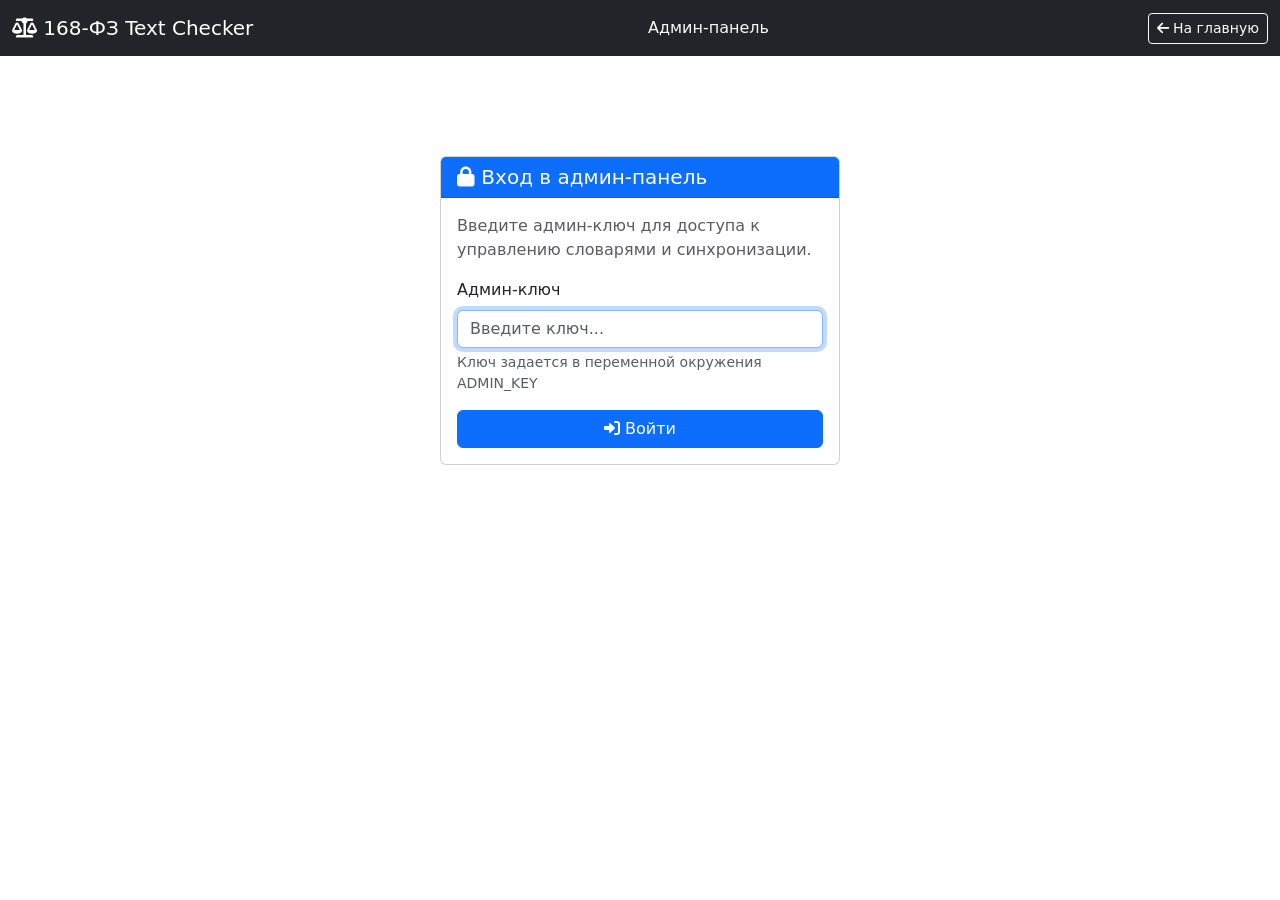
==== app/web/templates/admin.html @ f9661156 "feat(admin): разделение вебморды на публичную и админ-часть с аутентификацией - Добавлен админ-ключ " ====
<!DOCTYPE html>
<html lang="ru">
<head>
    <meta charset="UTF-8">
    <meta name="viewport" content="width=device-width, initial-scale=1.0">
    <title>168-ФЗ Text Checker - Админ-панель</title>
    <link rel="icon" type="image/svg+xml" href="/static/favicon.svg">
    <link href="https://cdn.jsdelivr.net/npm/bootstrap@5.3.0/dist/css/bootstrap.min.css" rel="stylesheet">
    <link href="https://cdnjs.cloudflare.com/ajax/libs/font-awesome/6.0.0/css/all.min.css" rel="stylesheet">
    <link href="/static/css/style.css" rel="stylesheet">
    <style>
        .login-container {
            max-width: 400px;
            margin: 100px auto;
        }
        .admin-content {
            display: none;
        }
        .admin-content.authenticated {
            display: block;
        }
    </style>
</head>
<body>
    <nav class="navbar navbar-dark bg-dark">
        <div class="container-fluid">
            <a class="navbar-brand" href="/">
                <i class="fas fa-balance-scale"></i> 168-ФЗ Text Checker
            </a>
            <span class="navbar-text text-light">
                Админ-панель
            </span>
            <a href="/" class="btn btn-outline-light btn-sm">
                <i class="fas fa-arrow-left"></i> На главную
            </a>
        </div>
    </nav>

    <!-- Форма авторизации -->
    <div id="loginForm" class="login-container">
        <div class="card">
            <div class="card-header bg-primary text-white">
                <h5 class="mb-0"><i class="fas fa-lock"></i> Вход в админ-панель</h5>
            </div>
            <div class="card-body">
                <p class="text-muted">Введите админ-ключ для доступа к управлению словарями и синхронизации.</p>
                <form id="authForm">
                    <div class="mb-3">
                        <label for="adminKeyInput" class="form-label">Админ-ключ</label>
                        <input type="password" class="form-control" id="adminKeyInput"
                               placeholder="Введите ключ..." required autofocus>
                        <div class="form-text">Ключ задается в переменной окружения ADMIN_KEY</div>
                    </div>
                    <button type="submit" class="btn btn-primary w-100">
                        <i class="fas fa-sign-in-alt"></i> Войти
                    </button>
                    <div id="authError" class="alert alert-danger mt-3 d-none"></div>
                </form>
            </div>
        </div>
    </div>

    <!-- Основной контент админ-панели (скрыт до авторизации) -->
    <div id="adminContent" class="admin-content container-fluid mt-4">
        <div class="row">
            <!-- Основной контент -->
            <div class="col-lg-8">
                <!-- Карточка синхронизации -->
                <div class="card mb-4">
                    <div class="card-header bg-warning text-dark d-flex justify-content-between align-items-center">
                        <h5 class="mb-0"><i class="fas fa-sync"></i> Синхронизация словарей</h5>
                        <button class="btn btn-sm btn-outline-secondary" onclick="logout()">
                            <i class="fas fa-sign-out-alt"></i> Выйти
                        </button>
                    </div>
                    <div class="card-body">
                        <div class="alert alert-info">
                            <i class="fas fa-info-circle"></i>
                            <strong>Автоматическая синхронизация:</strong> Приложение автоматически проверяет и загружает обновления официальных словарей при запуске.
                            Здесь вы можете запустить синхронизацию вручную.
                        </div>
                        <div class="d-grid gap-2 d-md-flex">
                            <button class="btn btn-warning" onclick="syncAll()">
                                <i class="fas fa-download"></i> Синхронизировать все словари
                            </button>
                            <button class="btn btn-outline-warning" onclick="loadSyncStatus()">
                                <i class="fas fa-info-circle"></i> Обновить статус
                            </button>
                        </div>
                        <hr>
                        <div id="syncStatus"></div>
                    </div>
                </div>

                <!-- Карточка загрузки словаря -->
                <div class="card mb-4">
                    <div class="card-header bg-secondary text-white">
                        <h5 class="mb-0"><i class="fas fa-upload"></i> Загрузить пользовательский словарь</h5>
                    </div>
                    <div class="card-body">
                        <form id="uploadDictForm">
                            <div class="mb-3">
                                <label class="form-label">Файл словаря (JSON, CSV, TXT)</label>
                                <input type="file" class="form-control" id="dictFile" accept=".json,.csv,.txt">
                                <div class="form-text">
                                    Поддерживаемые форматы:<br>
                                    - <strong>JSON</strong>: {"words": ["слово1", "слово2"], "categories": ["категория"]}<br>
                                    - <strong>CSV</strong>: слово,категория (без заголовка)<br>
                                    - <strong>TXT</strong>: одно слово на строку
                                </div>
                            </div>
                            <div class="mb-3">
                                <label class="form-label">Имя словаря (опционально)</label>
                                <input type="text" class="form-control" id="dictName" placeholder="Например: мои_слова">
                                <div class="form-text">Если не указано, будет сгенерировано автоматически</div>
                            </div>
                            <button type="button" class="btn btn-secondary" onclick="uploadDictionary()">
                                <i class="fas fa-upload"></i> Загрузить словарь
                            </button>
                        </form>
                    </div>
                </div>

                <!-- Карточка управления словарями -->
                <div class="card mb-4">
                    <div class="card-header bg-primary text-white">
                        <h5 class="mb-0"><i class="fas fa-book"></i> Загруженные словари</h5>
                    </div>
                    <div class="card-body">
                        <div id="userDictionariesList">
                            <div class="text-center">
                                <div class="spinner-border text-primary" role="status">
                                    <span class="visually-hidden">Загрузка...</span>
                                </div>
                            </div>
                        </div>
                    </div>
                </div>
            </div>

            <!-- Боковая панель -->
            <div class="col-lg-4">
                <!-- Карточка источников -->
                <div class="card mb-4">
                    <div class="card-header bg-info text-white">
                        <h5 class="mb-0"><i class="fas fa-database"></i> Доступные источники</h5>
                    </div>
                    <div class="card-body">
                        <div id="sourcesList">
                            <div class="text-center">
                                <div class="spinner-border text-primary" role="status">
                                    <span class="visually-hidden">Загрузка...</span>
                                </div>
                            </div>
                        </div>
                    </div>
                </div>

                <!-- Карточка статуса всех словарей -->
                <div class="card mb-4">
                    <div class="card-header bg-success text-white">
                        <h5 class="mb-0"><i class="fas fa-info-circle"></i> Статус всех словарей</h5>
                    </div>
                    <div class="card-body">
                        <div id="allDictionariesStatus">
                            <div class="text-center">
                                <div class="spinner-border text-primary" role="status">
                                    <span class="visually-hidden">Загрузка...</span>
                                </div>
                            </div>
                        </div>
                    </div>
                </div>

                <!-- Информация об админ-доступе -->
                <div class="card mb-4">
                    <div class="card-header bg-dark text-white">
                        <h5 class="mb-0"><i class="fas fa-shield-alt"></i> Статус авторизации</h5>
                    </div>
                    <div class="card-body">
                        <p class="small">
                            <i class="fas fa-check-circle text-success"></i> Вы авторизованы как администратор
                        </p>
                        <button class="btn btn-sm btn-outline-secondary" onclick="logout()">
                            <i class="fas fa-sign-out-alt"></i> Выйти
                        </button>
                    </div>
                </div>
            </div>
        </div>
    </div>

    <script src="https://cdn.jsdelivr.net/npm/bootstrap@5.3.0/dist/js/bootstrap.bundle.min.js"></script>
    <script src="/static/js/admin.js"></script>
</body>
</html>
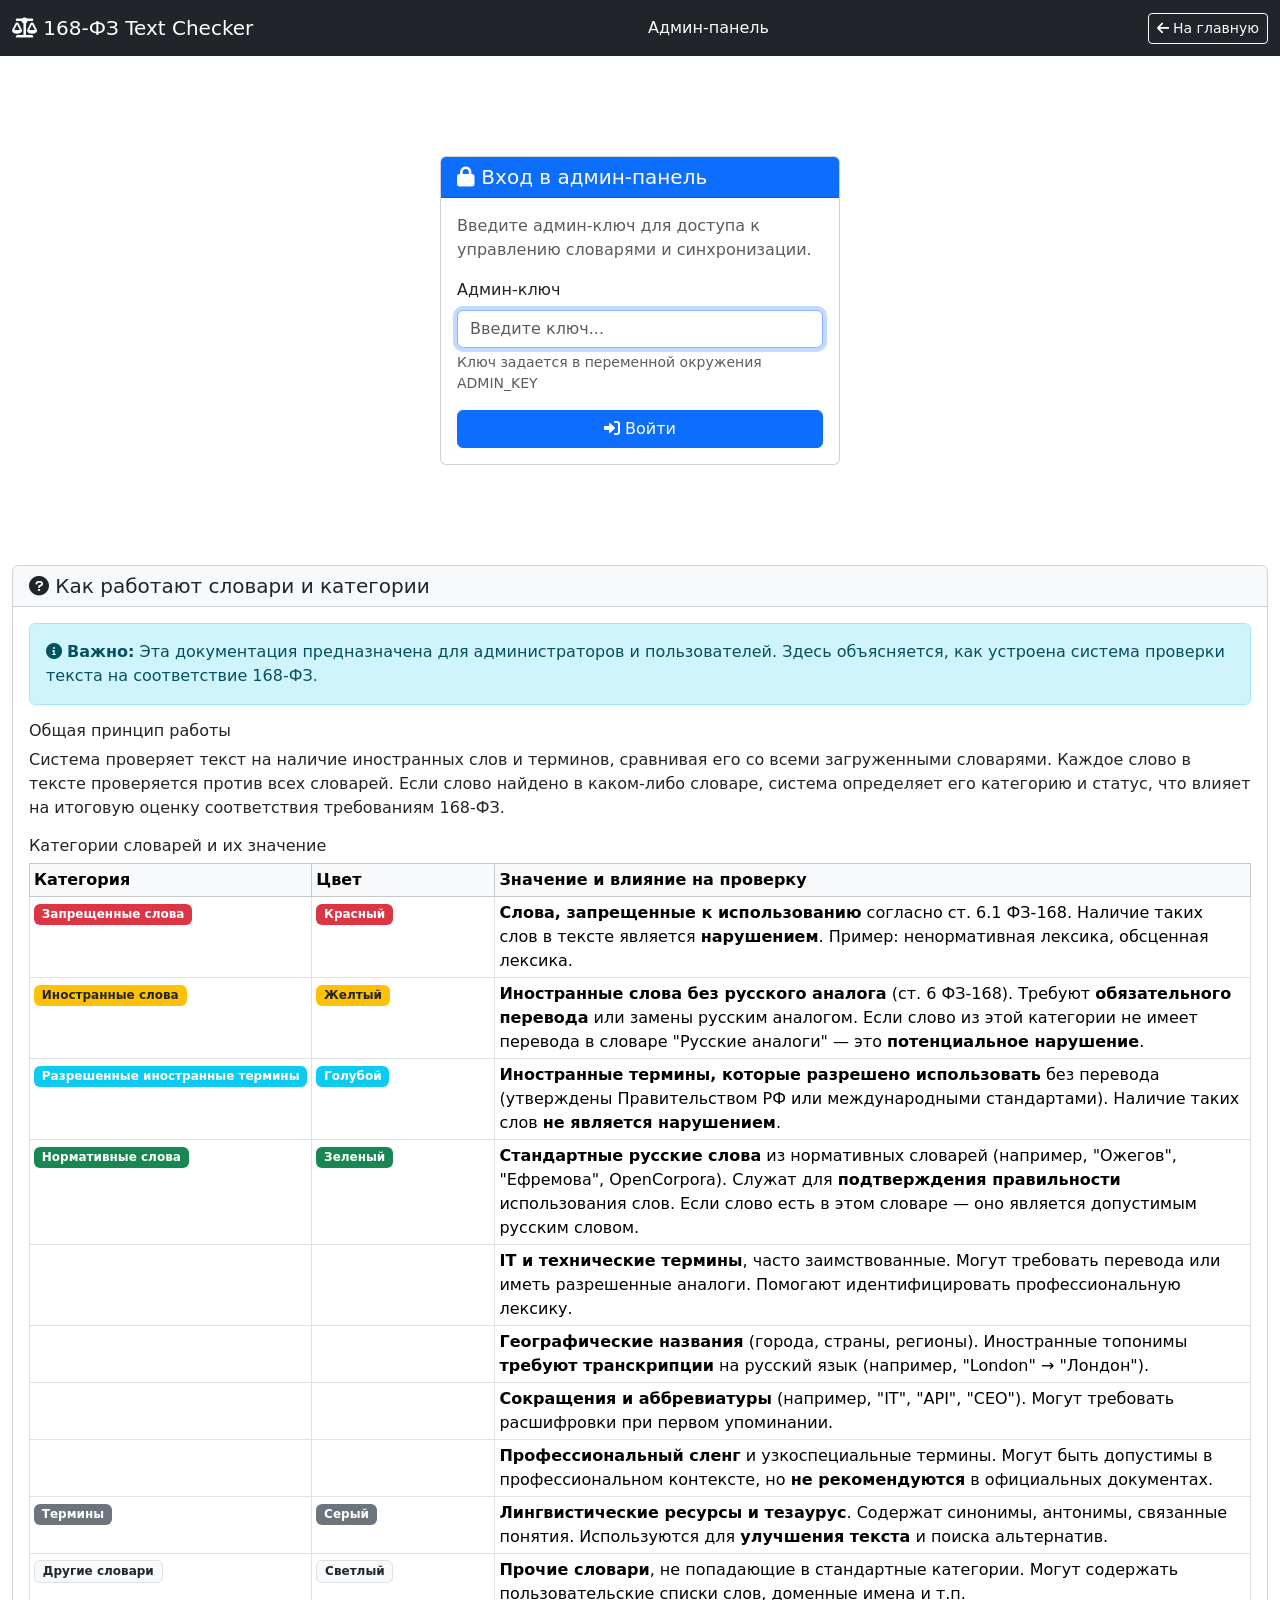
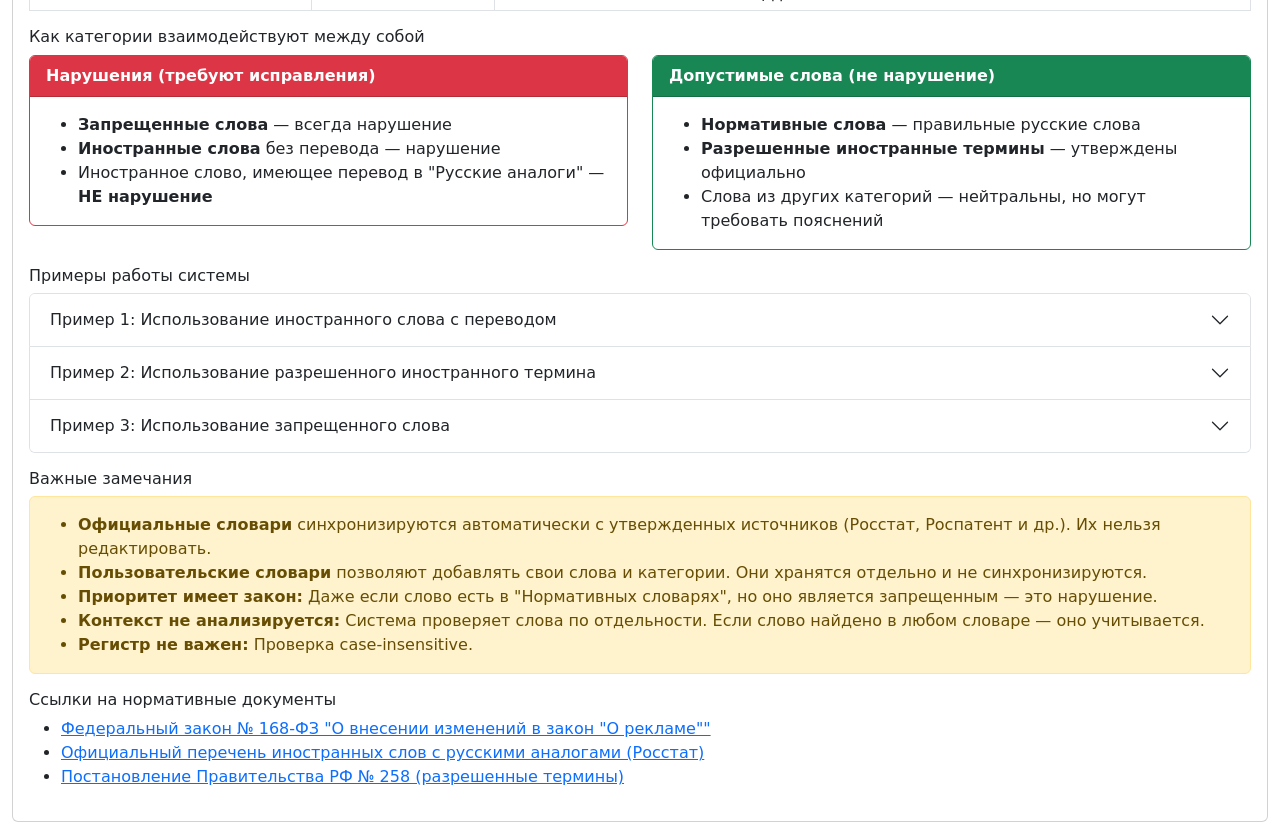
==== commit f34f0076: "Добавлена документация по категориям словарей в админ-панель - Добавлена полноширинная секция "Как р" ====
--- a/app/web/templates/admin.html
+++ b/app/web/templates/admin.html
@@ -98,24 +98,55 @@
                         <h5 class="mb-0"><i class="fas fa-upload"></i> Загрузить пользовательский словарь</h5>
                     </div>
                     <div class="card-body">
+                        <div class="alert alert-warning">
+                            <i class="fas fa-exclamation-triangle"></i>
+                            <strong>Важно:</strong> Пользовательские словари хранятся отдельно от официальных и не синхронизируются.
+                        </div>
+                        
+                        <div class="d-flex gap-2 mb-3">
+                            <button class="btn btn-outline-primary" onclick="downloadTemplate()">
+                                <i class="fas fa-download"></i> Скачать шаблон XLSX
+                            </button>
+                        </div>
+                        
                         <form id="uploadDictForm">
                             <div class="mb-3">
-                                <label class="form-label">Файл словаря (JSON, CSV, TXT)</label>
-                                <input type="file" class="form-control" id="dictFile" accept=".json,.csv,.txt">
+                                <label class="form-label">Файл словаря (XLSX)</label>
+                                <input type="file" class="form-control" id="dictFile" accept=".xlsx">
                                 <div class="form-text">
-                                    Поддерживаемые форматы:<br>
-                                    - <strong>JSON</strong>: {"words": ["слово1", "слово2"], "categories": ["категория"]}<br>
-                                    - <strong>CSV</strong>: слово,категория (без заголовка)<br>
-                                    - <strong>TXT</strong>: одно слово на строку
+                                    Поддерживается только формат XLSX. Используйте шаблон для правильной структуры.
                                 </div>
                             </div>
                             <div class="mb-3">
                                 <label class="form-label">Имя словаря (опционально)</label>
                                 <input type="text" class="form-control" id="dictName" placeholder="Например: мои_слова">
-                                <div class="form-text">Если не указано, будет сгенерировано автоматически</div>
+                                <div class="form-text">Если не указано, будет использовано имя файла</div>
+                            </div>
+                            <div class="mb-3">
+                                <label class="form-label">Категория (опционально)</label>
+                                <select class="form-select" id="dictCategory">
+                                    <option value="">-- Выберите категорию --</option>
+                                    <option value="Запрещенные слова">Запрещенные слова</option>
+                                    <option value="Иностранные слова">Иностранные слова</option>
+                                    <option value="Разрешенные иностранные термины">Разрешенные иностранные термины</option>
+                                    <option value="Нормативные слова">Нормативные слова</option>
+                                    <option value="Термины">Термины</option>
+                                    <option value="Аббревиатуры">Аббревиатуры</option>
+                                    <option value="Топонимы">Топонимы</option>
+                                    <option value="Профессионализмы и жаргон">Профессионализмы и жаргон</option>
+                                    <option value="Другие словари">Другие словари</option>
+                                </select>
+                            </div>
+                            <div class="mb-3">
+                                <label class="form-label">Описание (опционально)</label>
+                                <textarea class="form-control" id="dictDescription" rows="2" placeholder="Краткое описание словаря"></textarea>
+                            </div>
+                            <div class="mb-3 form-check">
+                                <input type="checkbox" class="form-check-input" id="dictOverwrite">
+                                <label class="form-check-label" for="dictOverwrite">Перезаписать существующий словарь с таким именем</label>
                             </div>
                             <button type="button" class="btn btn-secondary" onclick="uploadDictionary()">
-                                <i class="fas fa-upload"></i> Загрузить словарь
+                                <i class="fas fa-upload"></i> Импортировать словарь
                             </button>
                         </form>
                     </div>
@@ -123,8 +154,13 @@
 
                 <!-- Карточка управления словарями -->
                 <div class="card mb-4">
-                    <div class="card-header bg-primary text-white">
+                    <div class="card-header bg-primary text-white d-flex justify-content-between align-items-center">
                         <h5 class="mb-0"><i class="fas fa-book"></i> Загруженные словари</h5>
+                        <div>
+                            <select class="form-select form-select-sm" id="categoryFilter" style="width: auto; display: inline-block;">
+                                <option value="">Все категории</option>
+                            </select>
+                        </div>
                     </div>
                     <div class="card-body">
                         <div id="userDictionariesList">
@@ -190,6 +226,247 @@
         </div>
     </div>
 
+    <!-- Документация по категориям словарей (полноширинная секция) -->
+    <div class="container-fluid mt-4">
+        <div class="row">
+            <div class="col-12">
+                <div class="card">
+                    <div class="card-header bg-light text-dark">
+                        <h5 class="mb-0"><i class="fas fa-question-circle"></i> Как работают словари и категории</h5>
+                    </div>
+                    <div class="card-body">
+                        <div class="alert alert-info">
+                            <i class="fas fa-info-circle"></i>
+                            <strong>Важно:</strong> Эта документация предназначена для администраторов и пользователей.
+                            Здесь объясняется, как устроена система проверки текста на соответствие 168-ФЗ.
+                        </div>
+                        
+                        <h6>Общая принцип работы</h6>
+                        <p>
+                            Система проверяет текст на наличие иностранных слов и терминов, сравнивая его со всеми загруженными словарями.
+                            Каждое слово в тексте проверяется против всех словарей. Если слово найдено в каком-либо словаре,
+                            система определяет его категорию и статус, что влияет на итоговую оценку соответствия требованиям 168-ФЗ.
+                        </p>
+                        
+                        <h6>Категории словарей и их значение</h6>
+                        <div class="table-responsive">
+                            <table class="table table-sm table-bordered doc-table">
+                                <thead class="table-light">
+                                    <tr>
+                                        <th style="width: 20%;">Категория</th>
+                                        <th style="width: 15%;">Цвет</th>
+                                        <th>Значение и влияние на проверку</th>
+                                    </tr>
+                                </thead>
+                                <tbody>
+                                    <tr>
+                                        <td data-label="Категория"><span class="badge bg-danger">Запрещенные слова</span></td>
+                                        <td data-label="Цвет"><span class="badge bg-danger">Красный</span></td>
+                                        <td data-label="Значение">
+                                            <strong>Слова, запрещенные к использованию</strong> согласно ст. 6.1 ФЗ-168.
+                                            Наличие таких слов в тексте является <strong>нарушением</strong>.
+                                            Пример: ненормативная лексика, обсценная лексика.
+                                        </td>
+                                    </tr>
+                                    <tr>
+                                        <td data-label="Категория"><span class="badge bg-warning text-dark">Иностранные слова</span></td>
+                                        <td data-label="Цвет"><span class="badge bg-warning text-dark">Желтый</span></td>
+                                        <td data-label="Значение">
+                                            <strong>Иностранные слова без русского аналога</strong> (ст. 6 ФЗ-168).
+                                            Требуют <strong>обязательного перевода</strong> или замены русским аналогом.
+                                            Если слово из этой категории не имеет перевода в словаре "Русские аналоги" —
+                                            это <strong>потенциальное нарушение</strong>.
+                                        </td>
+                                    </tr>
+                                    <tr>
+                                        <td data-label="Категория"><span class="badge bg-info">Разрешенные иностранные термины</span></td>
+                                        <td data-label="Цвет"><span class="badge bg-info">Голубой</span></td>
+                                        <td data-label="Значение">
+                                            <strong>Иностранные термины, которые разрешено использовать</strong> без перевода
+                                            (утверждены Правительством РФ или международными стандартами).
+                                            Наличие таких слов <strong>не является нарушением</strong>.
+                                        </td>
+                                    </tr>
+                                    <tr>
+                                        <td data-label="Категория"><span class="badge bg-success">Нормативные слова</span></td>
+                                        <td data-label="Цвет"><span class="badge bg-success">Зеленый</span></td>
+                                        <td data-label="Значение">
+                                            <strong>Стандартные русские слова</strong> из нормативных словарей
+                                            (например, "Ожегов", "Ефремова", OpenCorpora).
+                                            Служат для <strong>подтверждения правильности</strong> использования слов.
+                                            Если слово есть в этом словаре — оно является допустимым русским словом.
+                                        </td>
+                                    </tr>
+                                    <tr>
+                                        <td data-label="Категория"><span class="badge bg-purple text-white">Технические термины</span></td>
+                                        <td data-label="Цвет"><span class="badge bg-purple text-white">Фиолетовый</span></td>
+                                        <td data-label="Значение">
+                                            <strong>IT и технические термины</strong>, часто заимствованные.
+                                            Могут требовать перевода или иметь разрешенные аналоги.
+                                            Помогают идентифицировать профессиональную лексику.
+                                        </td>
+                                    </tr>
+                                    <tr>
+                                        <td data-label="Категория"><span class="badge bg-teal text-white">Топонимы</span></td>
+                                        <td data-label="Цвет"><span class="badge bg-teal text-white">Бирюзовый</span></td>
+                                        <td data-label="Значение">
+                                            <strong>Географические названия</strong> (города, страны, регионы).
+                                            Иностранные топонимы <strong>требуют транскрипции</strong> на русский язык
+                                            (например, "London" → "Лондон").
+                                        </td>
+                                    </tr>
+                                    <tr>
+                                        <td data-label="Категория"><span class="badge bg-orange text-white">Аббревиатуры</span></td>
+                                        <td data-label="Цвет"><span class="badge bg-orange text-white">Оранжевый</span></td>
+                                        <td data-label="Значение">
+                                            <strong>Сокращения и аббревиатуры</strong> (например, "IT", "API", "CEO").
+                                            Могут требовать расшифровки при первом упоминании.
+                                        </td>
+                                    </tr>
+                                    <tr>
+                                        <td data-label="Категория"><span class="badge bg-pink text-white">Профессионализмы и жаргон</span></td>
+                                        <td data-label="Цвет"><span class="badge bg-pink text-white">Розовый</span></td>
+                                        <td data-label="Значение">
+                                            <strong>Профессиональный сленг</strong> и узкоспециальные термины.
+                                            Могут быть допустимы в профессиональном контексте,
+                                            но <strong>не рекомендуются</strong> в официальных документах.
+                                        </td>
+                                    </tr>
+                                    <tr>
+                                        <td data-label="Категория"><span class="badge bg-secondary">Термины</span></td>
+                                        <td data-label="Цвет"><span class="badge bg-secondary">Серый</span></td>
+                                        <td data-label="Значение">
+                                            <strong>Лингвистические ресурсы и тезаурус</strong>.
+                                            Содержат синонимы, антонимы, связанные понятия.
+                                            Используются для <strong>улучшения текста</strong> и поиска альтернатив.
+                                        </td>
+                                    </tr>
+                                    <tr>
+                                        <td data-label="Категория"><span class="badge bg-light text-dark border">Другие словари</span></td>
+                                        <td data-label="Цвет"><span class="badge bg-light text-dark border">Светлый</span></td>
+                                        <td data-label="Значение">
+                                            <strong>Прочие словари</strong>, не попадающие в стандартные категории.
+                                            Могут содержать пользовательские списки слов, доменные имена и т.п.
+                                        </td>
+                                    </tr>
+                                </tbody>
+                            </table>
+                        </div>
+                        
+                        <h6>Как категории взаимодействуют между собой</h6>
+                        <div class="row">
+                            <div class="col-md-6">
+                                <div class="card border-danger">
+                                    <div class="card-header bg-danger text-white">
+                                        <strong>Нарушения (требуют исправления)</strong>
+                                    </div>
+                                    <div class="card-body">
+                                        <ul class="mb-0">
+                                            <li><strong>Запрещенные слова</strong> — всегда нарушение</li>
+                                            <li><strong>Иностранные слова</strong> без перевода — нарушение</li>
+                                            <li>Иностранное слово, имеющее перевод в "Русские аналоги" — <strong>НЕ нарушение</strong></li>
+                                        </ul>
+                                    </div>
+                                </div>
+                            </div>
+                            <div class="col-md-6">
+                                <div class="card border-success">
+                                    <div class="card-header bg-success text-white">
+                                        <strong>Допустимые слова (не нарушение)</strong>
+                                    </div>
+                                    <div class="card-body">
+                                        <ul class="mb-0">
+                                            <li><strong>Нормативные слова</strong> — правильные русские слова</li>
+                                            <li><strong>Разрешенные иностранные термины</strong> — утверждены официально</li>
+                                            <li>Слова из других категорий — нейтральны, но могут требовать пояснений</li>
+                                        </ul>
+                                    </div>
+                                </div>
+                            </div>
+                        </div>
+                        
+                        <h6 class="mt-3">Примеры работы системы</h6>
+                        <div class="accordion" id="examplesAccordion">
+                            <div class="accordion-item">
+                                <h2 class="accordion-header">
+                                    <button class="accordion-button collapsed" type="button" data-bs-toggle="collapse" data-bs-target="#example1">
+                                        Пример 1: Использование иностранного слова с переводом
+                                    </button>
+                                </h2>
+                                <div id="example1" class="accordion-collapse collapse" data-bs-parent="#examplesAccordion">
+                                    <div class="accordion-body">
+                                        <p><strong>Текст:</strong> "Мы используем <em>framework</em> для разработки."</p>
+                                        <ol>
+                                            <li>Система находит слово "framework" (иностранное)</li>
+                                            <li>Находит его в словаре <strong>"Иностранные слова"</strong></li>
+                                            <li>Ищет перевод в словаре <strong>"Русские аналоги"</strong> → находит "фреймворк"</li>
+                                            <li><span class="badge bg-success">Результат:</span> Слово имеет русский аналог, но он не использован в тексте.
+                                            <strong>Рекомендация:</strong> заменить на "фреймворк" или добавить "фреймворк (framework)" при первом упоминании.</li>
+                                        </ol>
+                                    </div>
+                                </div>
+                            </div>
+                            <div class="accordion-item">
+                                <h2 class="accordion-header">
+                                    <button class="accordion-button collapsed" type="button" data-bs-toggle="collapse" data-bs-target="#example2">
+                                        Пример 2: Использование разрешенного иностранного термина
+                                    </button>
+                                </h2>
+                                <div id="example2" class="accordion-collapse collapse" data-bs-parent="#examplesAccordion">
+                                    <div class="accordion-body">
+                                        <p><strong>Текст:</strong> "Мы работаем по методологии <em>Agile</em>."</p>
+                                        <ol>
+                                            <li>Система находит слово "Agile" (иностранное)</li>
+                                            <li>Находит его в словаре <strong>"Разрешенные иностранные термины"</strong></li>
+                                            <li><span class="badge bg-success">Результат:</span> Термин утвержден и разрешен к использованию.
+                                            <strong>Нарушения нет.</strong></li>
+                                        </ol>
+                                    </div>
+                                </div>
+                            </div>
+                            <div class="accordion-item">
+                                <h2 class="accordion-header">
+                                    <button class="accordion-button collapsed" type="button" data-bs-toggle="collapse" data-bs-target="#example3">
+                                        Пример 3: Использование запрещенного слова
+                                    </button>
+                                </h2>
+                                <div id="example3" class="accordion-collapse collapse" data-bs-parent="#examplesAccordion">
+                                    <div class="accordion-body">
+                                        <p><strong>Текст:</strong> "Это было просто <em>мат</em>."</p>
+                                        <ol>
+                                            <li>Система находит слово "мат"</li>
+                                            <li>Находит его в словаре <strong>"Запрещенные слова"</strong></li>
+                                            <li><span class="badge bg-danger">Результат:</span> Наличие запрещенных слов — прямое нарушение ст. 6.1 ФЗ-168.
+                                            <strong>Требуется удаление или замена.</strong></li>
+                                        </ol>
+                                    </div>
+                                </div>
+                            </div>
+                        </div>
+                        
+                        <h6 class="mt-3">Важные замечания</h6>
+                        <div class="alert alert-warning">
+                            <ul class="mb-0">
+                                <li><strong>Официальные словари</strong> синхронизируются автоматически с утвержденных источников (Росстат, Роспатент и др.). Их нельзя редактировать.</li>
+                                <li><strong>Пользовательские словари</strong> позволяют добавлять свои слова и категории. Они хранятся отдельно и не синхронизируются.</li>
+                                <li><strong>Приоритет имеет закон:</strong> Даже если слово есть в "Нормативных словарях", но оно является запрещенным — это нарушение.</li>
+                                <li><strong>Контекст не анализируется:</strong> Система проверяет слова по отдельности. Если слово найдено в любом словаре — оно учитывается.</li>
+                                <li><strong>Регистр не важен:</strong> Проверка case-insensitive.</li>
+                            </ul>
+                        </div>
+                        
+                        <h6>Ссылки на нормативные документы</h6>
+                        <ul>
+                            <li><a href="https://ru.wikipedia.org/wiki/Федеральный_закон_%E2%84%96168-ФЗ" target="_blank">Федеральный закон № 168-ФЗ "О внесении изменений в закон "О рекламе""</a></li>
+                            <li><a href="https://docs.google.com/spreadsheets/d/1R2Hq3x5y9Y6f3Z/edit" target="_blank">Официальный перечень иностранных слов с русскими аналогами (Росстат)</a></li>
+                            <li><a href="https://www.garant.ru/products/ipo/prime/doc/74957135/" target="_blank">Постановление Правительства РФ № 258 (разрешенные термины)</a></li>
+                        </ul>
+                    </div>
+                </div>
+            </div>
+        </div>
+    </div>
+
     <script src="https://cdn.jsdelivr.net/npm/bootstrap@5.3.0/dist/js/bootstrap.bundle.min.js"></script>
     <script src="/static/js/admin.js"></script>
 </body>
